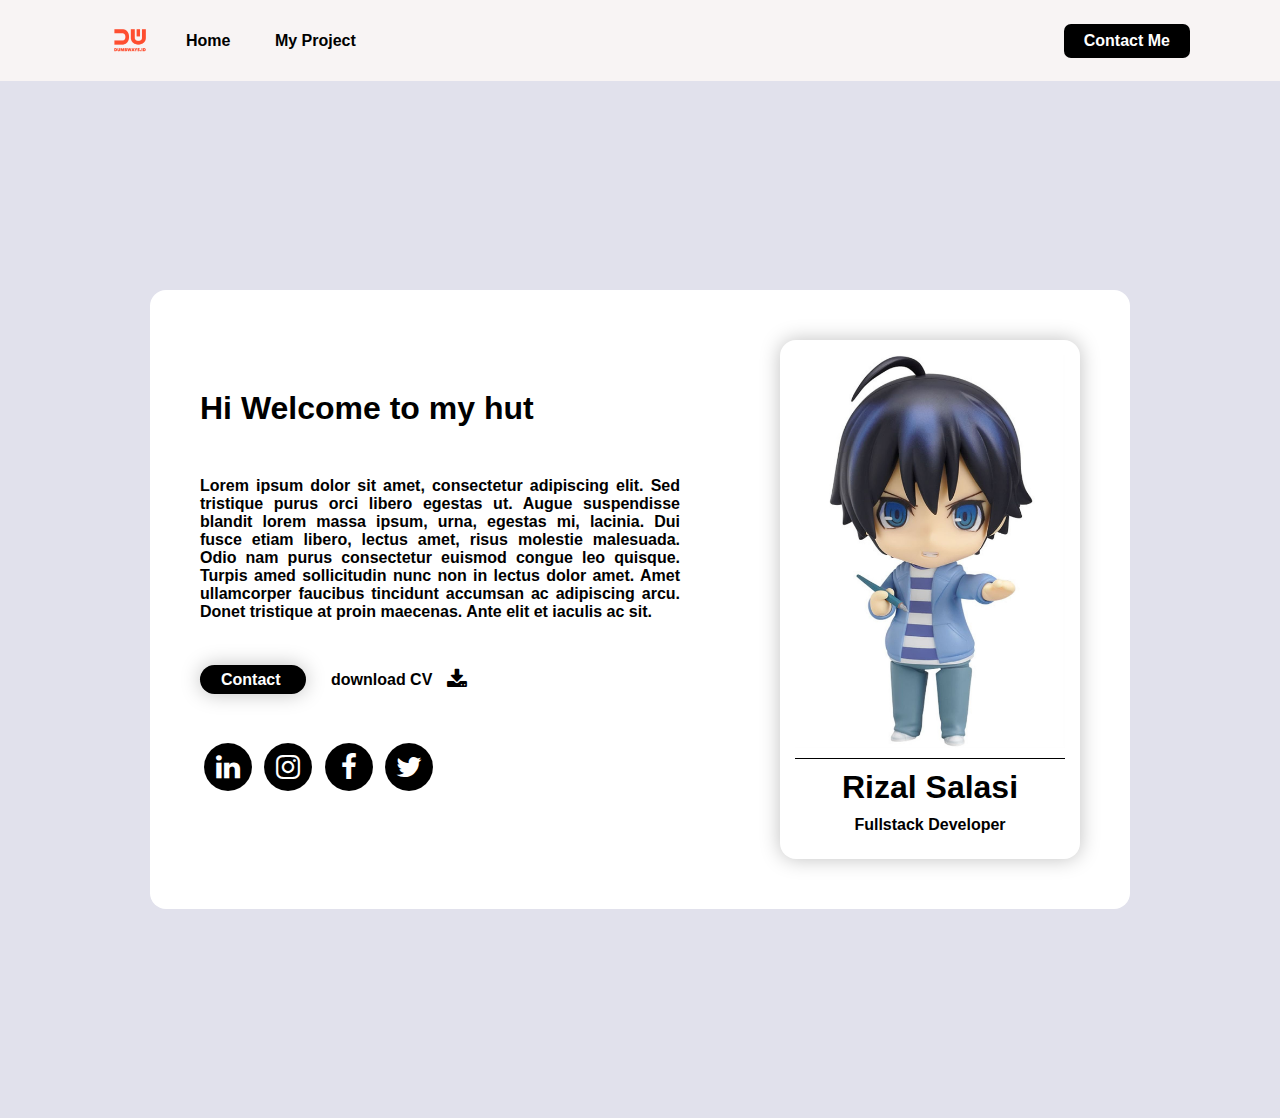
==== index.html @ de4b6bf4 "Form Submission" ====
<html>
    <head>
        <title>Day 1 - Creating Card</title>
        <link rel="stylesheet" href="https://cdnjs.cloudflare.com/ajax/libs/font-awesome/4.7.0/css/font-awesome.min.css">
        <link rel="stylesheet" href="assets/css/style.css">
    </head>
    <body style="font-weight: bold;">
        <nav>
            <div class="item-left">
                    <a href="index.html" class="imgLogo">
                        <img src="assets/images/logoBrand.png" alt="logoBrand"/>
                    </a>
                <ul>
                    <li>
                        <a href="index.html">Home</a>
                    </li>
                    <li>
                        <a href="#">My Project</a>
                    </li>
                </ul>
            </div>
            <div class="item-right">
                <a href="contact-form.html">Contact Me</a>
            </div>
        </nav>
        <!-- Card Profile -->
        <div class="personal">
            <div class="card">
                <div class="left">
                    <div>
                        <h1 style="text-align: left;">Hi Welcome to my hut </h1>
                        <p>Lorem ipsum dolor sit amet, consectetur adipiscing elit. Sed tristique purus orci libero egestas ut.
                            Augue suspendisse blandit lorem massa ipsum, urna, egestas mi, lacinia. Dui fusce etiam libero,
                            lectus amet, risus molestie malesuada. Odio nam purus consectetur euismod congue leo quisque.
                            Turpis amed sollicitudin nunc non in lectus dolor amet. Amet ullamcorper faucibus tincidunt accumsan
                            ac adipiscing arcu. Donet tristique at proin maecenas. Ante elit et iaculis ac sit.
                        </p>
                    </div>
                    <div class="my-link">
                        <span>
                            <span class="contact">
                                Contact
                            </span>
                            <span class="my-cv">download CV
                                <a href="#">
                                    <i style="color: black; margin-left: 10px;" class="fa fa-download fa-lg"></i>
                                </a>
                            </span>
                        </span>
                    </div>
                    <div>
                        <span class="sosmed-list">
                            <a href="https://www.linkedin.com/in/rizal-salasi-9a8459118/" 
                                class="fa-stack fa-lg fa-fw">
                                <i class="fa fa-circle fa-stack-2x"></i>
                                <i class="fa fa-linkedin fa-stack-1x fa-inverse"></i>
                            </a>
                            <a href="https://www.instagram.com/rizalsalasi/" 
                                class="fa-stack fa-lg fa-fw">
                                <i class="fa fa-circle fa-stack-2x"></i>
                                <i class="fa fa-instagram fa-stack-1x fa-inverse"></i>
                            </a>
                            <a href="https://www.facebook.com/buat.choppa/" 
                                class="fa-stack fa-lg fa-fw">
                                <i class="fa fa-circle fa-stack-2x"></i>
                                <i class="fa fa-facebook fa-stack-1x fa-inverse"></i>
                            </a>
                            <a href="https://twitter.com/SalasiRizal" 
                                class="fa-stack fa-lg fa-fw">
                                <i class="fa fa-circle fa-stack-2x"></i>
                                <i class="fa fa-twitter fa-stack-1x fa-inverse"></i>
                            </a>
                        </span>
                    </div>
                </div>                
                <div class="right">
                    <div class="profile-card">
                        <div class="image">
                            <img src="assets/images/image.jpg" alt="my profile"/>
                        </div>
                        <div class="header">
                            <h1>Rizal Salasi</h1>
                        </div>
                        <div class="content">
                            <p>Fullstack Developer</p>
                        </div>
                    </div>
                </div>
            </div>
        </div>
    </body>
</html>
---- assets/css/style.css ----
* {
    margin: 0;
    padding: 0;
    font-family: 'Poppins', sans-serif;
    box-sizing: border-box;
}

nav {
    display: flex;
    height: 9vh;
    background-color: #f8f4f4;
}

nav div {
    display: flex;
    align-items: center;
    flex: 50%;

}

img {
    width: 100%;
}

.imgLogo {
    width: 32px;
    margin-left: 24px;
}

nav ul {
    list-style: none;
}

nav ul li {
    display: inline;
    margin-left: 40px;
    font-weight: bold;
}

nav ul li a {
    text-decoration: none;
    color: black;
}

.item-left {
    padding-left: 90px;
}

.item-right {
    display: flex;
    justify-content: flex-end;
    padding-right: 90px;
}

.item-right a {
    text-decoration: none;
    padding: 8px 20px;
    background-color: black;
    color: white;
    border-radius: 7px;
    border: none;
}


/* contact-form */

body {
    background-color: #e1e1ec;
}

h1 {
    text-align: center;
    margin: 50px auto;
}

.form-contract {
    width: 400px;
    display: flex;
    justify-content: center;
    align-items: center;
    padding-bottom: 50px;
    text-align: left;
    
}

input, select, textarea {
    width: 100%;
    padding: 8px;
    background-color: white;
    border: 1px solid #dbdbdb;
    border-radius: 5px;
    margin-top: 5px;
    margin-bottom: 20px;
}

label {
    font-weight: bold;
    font-size: 20px;
}

textarea {
    resize:  none;
    height: 100px;
}


button {  
    background-color: black;
    border: none;
    color: white;
    padding: 8px 30px;
    border-radius: 20px;
    cursor: pointer;
    font-weight: bold;
}

.submitBtn {
    display: flex;
    justify-content: flex-end;
}

/* Profile Card */

.personal {
    height: 93vh;
    display: flex;
    justify-content: center;
    align-items: center;
    margin: 100px;
}

.card {
    display: flex;
    border-radius: 16px;
    background-color: white;
    margin: 100px 50px;
}

.left {
    flex: 60%;
    padding: 50px;
}

.left div p {
    text-align: justify;
}

.right {
    flex: 40%;
    display: flex;
    justify-content: flex-end;
    padding: 50px;
}

.my-link {
    margin: 50px 0;
}
.contact {
    background-color: black;
        width: 100px;
        height: fit-content;
        border-radius: 22px;
        padding: 5px 20px;
        border: 1px solid #00000033;
        box-shadow: 0px 0px 20px #00000040;
        text-align: center;
        color: white;
        
}

.my-cv {
    margin-left: 25px;
}

.sosmed-list a {
    font-size: 28px; background-color: transparent; color: black;
}

.profile-card {
    border: none;
    width: 300px;
    border-radius: 16px;
    padding: 15px 15px 25px 15px;
    box-shadow: 0px 0px 20px #00000040;
    text-align: center;
}

image {
    width: 20%;
}

.header h1  {
    text-align: center;
    border-top: 1px solid black ;
    margin: 10px 0;
    padding-top: 10px;
}
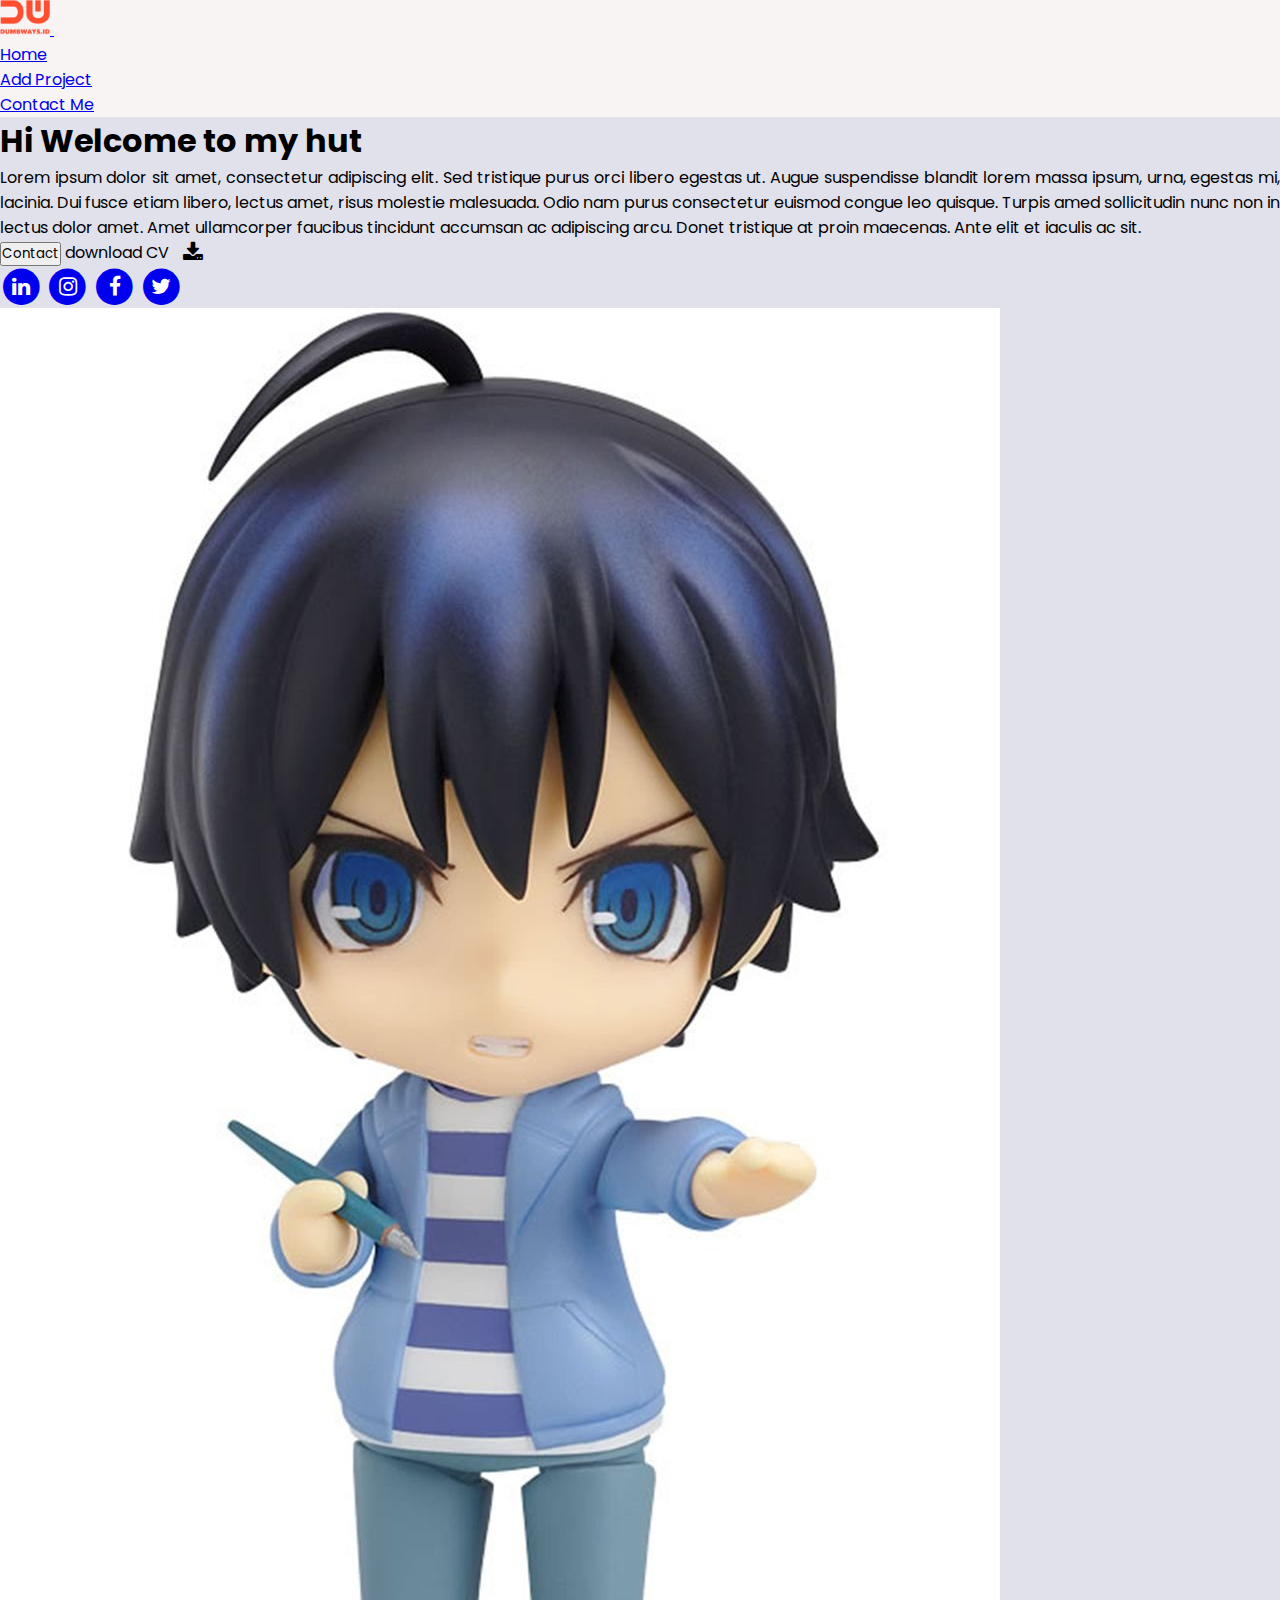
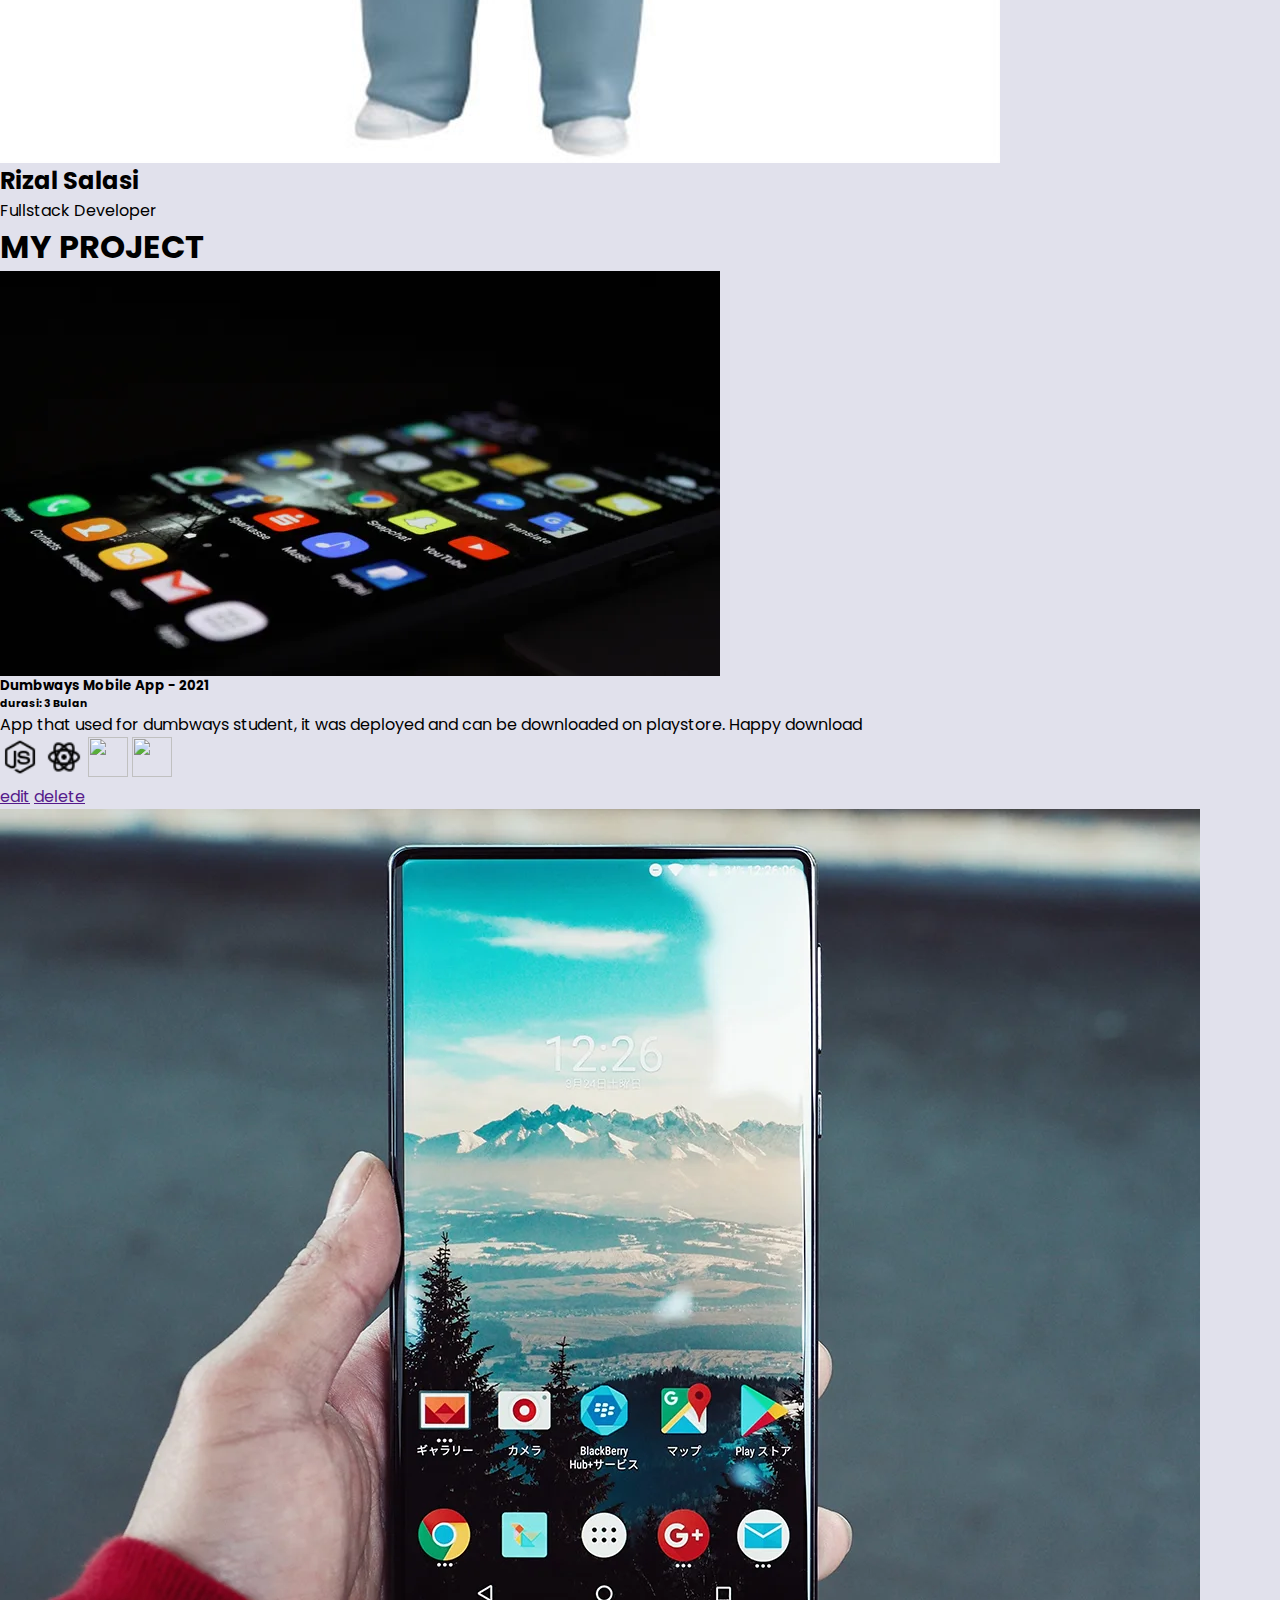
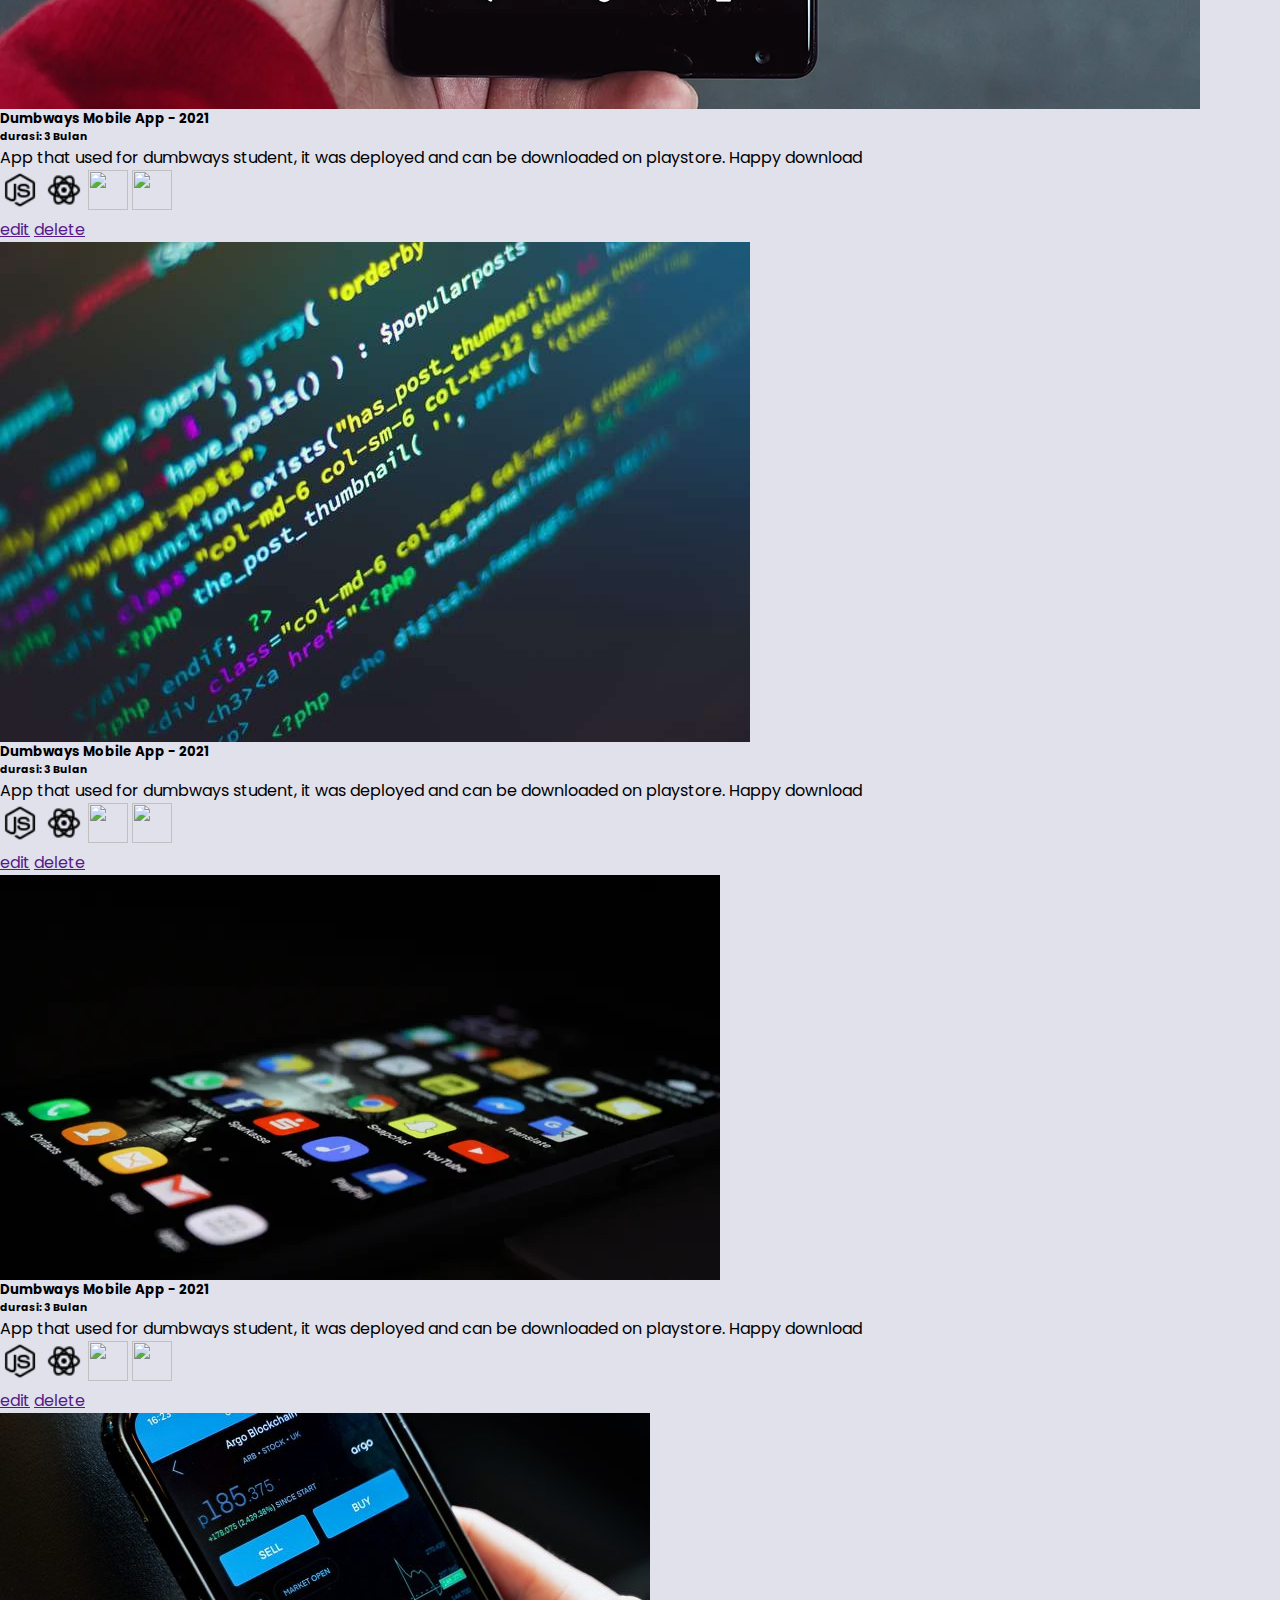
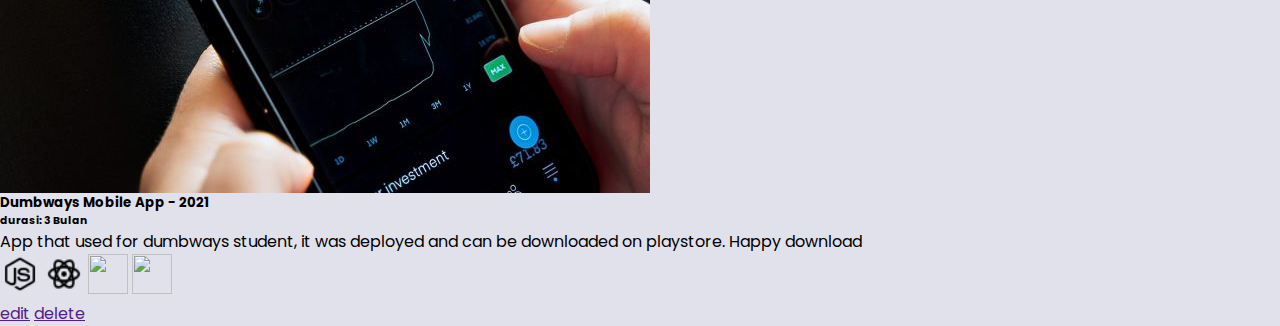
==== commit b8d4ed53: "day-6-golang-and-form-blog" ====
--- a/index.html
+++ b/index.html
@@ -1,92 +1,217 @@
 <html>
     <head>
-        <title>Day 1 - Creating Card</title>
+        <link href="https://cdn.jsdelivr.net/npm/bootstrap@5.3.0-alpha1/dist/css/bootstrap.min.css" rel="stylesheet" integrity="sha384-GLhlTQ8iRABdZLl6O3oVMWSktQOp6b7In1Zl3/Jr59b6EGGoI1aFkw7cmDA6j6gD" crossorigin="anonymous">
         <link rel="stylesheet" href="https://cdnjs.cloudflare.com/ajax/libs/font-awesome/4.7.0/css/font-awesome.min.css">
         <link rel="stylesheet" href="assets/css/style.css">
+        <title>Home - My Profile</title>
+        <meta name="viewport" content="width=device-width, initial-scale=1.0">
     </head>
-    <body style="font-weight: bold;">
-        <nav>
-            <div class="item-left">
-                    <a href="index.html" class="imgLogo">
-                        <img src="assets/images/logoBrand.png" alt="logoBrand"/>
-                    </a>
-                <ul>
-                    <li>
-                        <a href="index.html">Home</a>
-                    </li>
-                    <li>
-                        <a href="#">My Project</a>
-                    </li>
-                </ul>
-            </div>
-            <div class="item-right">
-                <a href="contact-form.html">Contact Me</a>
+    <body>
+        <!-- navbar -->
+        <nav class="navbar navbar-expand-lg">
+            <div class="container-fluid">
+                <a class="navbar-brand ps-5" href="index.html">
+                    <img src="assets/images/logoBrand.png" alt="logoBrand" width="50"/>
+                </a>
+                <button class="navbar-toggler" type="button" data-bs-toggle="collapse" data-bs-target="#navbarContents" aria-controls="navbarContents" aria-expanded="false" aria-label="Toggle navigation">
+                    <span class="navbar-toggler-icon"></span>
+                </button>
+                <div class="collapse navbar-collapse ps-4" id="navbarContents">
+                    <ul class="navbar-nav me-auto mb-2 mb-lg-0">
+                        <li class="nav-item px-3">
+                            <a class="nav-link active" aria-current="page" href="index.html">Home</a>
+                        </li>
+                        <li class="nav-item">
+                            <a class="nav-link" href="blog.html">Add Project</a>
+                        </li>
+                    </ul>
+                    <div class="nav-btn pe-5">
+                        <a class="btn btn-dark" href="contact-form.html" role="button">Contact Me</a>
+                    </div>
+                </div>
             </div>
         </nav>
         <!-- Card Profile -->
-        <div class="personal">
-            <div class="card">
-                <div class="left">
-                    <div>
-                        <h1 style="text-align: left;">Hi Welcome to my hut </h1>
-                        <p>Lorem ipsum dolor sit amet, consectetur adipiscing elit. Sed tristique purus orci libero egestas ut.
+        <div class="card mx-5 my-5 shadow-lg">
+            <div class="d-flex my-5 justify-content-between">
+                <div class=" w-50 ms-5 ps-3 pt-5 my-5 d-inline">
+                    <div class="mb-5">
+                        <h1 class="text-start pb-2 fw-bold">Hi Welcome to my hut </h1>
+                        <p style="text-align: justify;">Lorem ipsum dolor sit amet, consectetur adipiscing elit. Sed tristique purus orci libero egestas ut.
                             Augue suspendisse blandit lorem massa ipsum, urna, egestas mi, lacinia. Dui fusce etiam libero,
                             lectus amet, risus molestie malesuada. Odio nam purus consectetur euismod congue leo quisque.
                             Turpis amed sollicitudin nunc non in lectus dolor amet. Amet ullamcorper faucibus tincidunt accumsan
                             ac adipiscing arcu. Donet tristique at proin maecenas. Ante elit et iaculis ac sit.
                         </p>
                     </div>
-                    <div class="my-link">
-                        <span>
-                            <span class="contact">
-                                Contact
-                            </span>
-                            <span class="my-cv">download CV
-                                <a href="#">
-                                    <i style="color: black; margin-left: 10px;" class="fa fa-download fa-lg"></i>
-                                </a>
-                            </span>
+                    <div class="pt-2 pb-4">
+                        <button class="btn btn-dark btn-lg rounded-pill px-4 py-1">Contact</button>
+                        <span class="ms-4 fs-4">download CV
+                            <a href="#" class="card-link">
+                                <i style="color: black; margin-left: 10px;" class="fa fa-download fa-lg"></i>
+                            </a>
                         </span>
                     </div>
-                    <div>
-                        <span class="sosmed-list">
+                    <div class="d-flex mt-5">
+                        <span class="fs-4">
                             <a href="https://www.linkedin.com/in/rizal-salasi-9a8459118/" 
-                                class="fa-stack fa-lg fa-fw">
+                                class="link-dark fa-stack fa-lg fa-fw me-3">
                                 <i class="fa fa-circle fa-stack-2x"></i>
                                 <i class="fa fa-linkedin fa-stack-1x fa-inverse"></i>
                             </a>
                             <a href="https://www.instagram.com/rizalsalasi/" 
-                                class="fa-stack fa-lg fa-fw">
+                                class="link-dark fa-stack fa-lg fa-fw me-3">
                                 <i class="fa fa-circle fa-stack-2x"></i>
                                 <i class="fa fa-instagram fa-stack-1x fa-inverse"></i>
                             </a>
                             <a href="https://www.facebook.com/buat.choppa/" 
-                                class="fa-stack fa-lg fa-fw">
+                                class="link-dark fa-stack fa-lg fa-fw me-3">
                                 <i class="fa fa-circle fa-stack-2x"></i>
                                 <i class="fa fa-facebook fa-stack-1x fa-inverse"></i>
                             </a>
                             <a href="https://twitter.com/SalasiRizal" 
-                                class="fa-stack fa-lg fa-fw">
+                                class="link-dark fa-stack fa-lg fa-fw me-3">
                                 <i class="fa fa-circle fa-stack-2x"></i>
                                 <i class="fa fa-twitter fa-stack-1x fa-inverse"></i>
                             </a>
                         </span>
                     </div>
                 </div>                
-                <div class="right">
-                    <div class="profile-card">
-                        <div class="image">
-                            <img src="assets/images/image.jpg" alt="my profile"/>
-                        </div>
-                        <div class="header">
-                            <h1>Rizal Salasi</h1>
-                        </div>
-                        <div class="content">
-                            <p>Fullstack Developer</p>
+                <div class="me-5 pe-5 py-3">
+                    <div class="card shadow-lg text-center" style="width: 23rem">
+                        <img src="assets/images/image.jpg" class="card-img-top p-5" alt="my profile"/>
+                        <div class="card-body">
+                            <h2 class="card-title border-top border-1 border-dark pt-2 fw-bold">Rizal Salasi</h2>
+                            <p class="card-text">Fullstack Developer</p>
                         </div>
                     </div>
                 </div>
             </div>
         </div>
+        <!-- Project list -->
+        <section class="pt-5">
+            <div class="container-fluid bg-white pt-4 pb-5">
+                <h1 class="fw-bold text-center pb-5 my-5">MY PROJECT</h1>
+                <div class="row row-cols-1 row-cols-3 g-4 mx-5 pb-5" id="project-list">
+                    <!-- project-1 -->
+                    <div class="col">
+                        <div class="card h-100 border-0 shadow-lg rounded-3">
+                            <a href="blog-details.html" style="height: 300px;">
+                                <img src="assets/images/mobileapp1.jpg" class="card-img-top p-3 rounded-5 h-100" alt="...">
+                            </a>
+                            <div class="card-body">
+                                <h5 class="card-title">Dumbways Mobile App - 2021</h5>
+                                <h6 class="card-subtitle text-muted">durasi: 3 Bulan</h6>
+                                <p class="card-text my-5">App that used for dumbways student, it was deployed and can be downloaded on playstore. Happy download</p>
+                                <div class="technology-icon mb-5">
+                                    <img src="assets/images/nodejs.png" alt="" width="40px">
+                                    <img src="assets/images/reactjs.png" alt="" width="40px">
+                                    <img src="assets/images/typescr.png" alt="" width="40px">
+                                    <img src="assets/images/nextjs.png" alt="" width="40px">
+                                </div>
+                                <div class="d-flex justify-content-between gap-3">
+                                    <a href="" class="btn btn-dark rounded" style="width: 50%;">edit</a>
+                                    <a href=""  class="btn btn-dark rounded" style="width: 50%;">delete</a>
+                                </div>
+                            </div>
+                        </div>
+                    </div>
+                    <!-- project-2 -->
+                    <div class="col">
+                        <div class="card h-100 border-0 shadow-lg rounded-3">
+                            <a href="" class="h-100">
+                                <img src="assets/images/mobileapps2.jpeg" class="card-img-top p-3 rounded-5" alt="...">
+                            </a>
+                            <div class="card-body">
+                                <h5 class="card-title">Dumbways Mobile App - 2021</h5>
+                                <h6 class="card-subtitle text-muted">durasi: 3 Bulan</h6>
+                                <p class="card-text my-5">App that used for dumbways student, it was deployed and can be downloaded on playstore. Happy download</p>
+                                <div class="technology-icon mb-5">
+                                    <img src="assets/images/nodejs.png" alt="" width="40px">
+                                    <img src="assets/images/reactjs.png" alt="" width="40px">
+                                    <img src="assets/images/typescr.png" alt="" width="40px">
+                                    <img src="assets/images/nextjs.png" alt="" width="40px">
+                                </div>
+                                <div class="d-flex justify-content-between gap-3">
+                                    <a href="" class="btn btn-dark rounded" style="width: 50%;">edit</a>
+                                    <a href=""  class="btn btn-dark rounded" style="width: 50%;">delete</a>
+                                </div>
+                            </div>
+                        </div>
+                    </div>
+                    <!-- project-3 -->
+                    <div class="col">
+                        <div class="card h-100 border-0 shadow-lg rounded-3">
+                            <a href="" class="h-100">
+                                <img src="assets/images/mobileapps3.jpeg" class="card-img-top p-3 rounded-5 h-100" alt="...">
+                            </a>
+                            <div class="card-body">
+                                <h5 class="card-title">Dumbways Mobile App - 2021</h5>
+                                <h6 class="card-subtitle text-muted">durasi: 3 Bulan</h6>
+                                <p class="card-text my-5">App that used for dumbways student, it was deployed and can be downloaded on playstore. Happy download</p>
+                                <div class="technology-icon mb-5">
+                                    <img src="assets/images/nodejs.png" alt="" width="40px">
+                                    <img src="assets/images/reactjs.png" alt="" width="40px">
+                                    <img src="assets/images/typescr.png" alt="" width="40px">
+                                    <img src="assets/images/nextjs.png" alt="" width="40px">
+                                </div>
+                                <div class="d-flex justify-content-between gap-3">
+                                    <a href="" class="btn btn-dark rounded" style="width: 50%;">edit</a>
+                                    <a href=""  class="btn btn-dark rounded" style="width: 50%;">delete</a>
+                                </div>
+                            </div>
+                        </div>
+                    </div>
+                    <!-- project-4 -->
+                    <div class="col">
+                        <div class="card h-100 border-0 shadow-lg rounded-3">
+                            <a href="" style="height: 300px;">
+                                <img src="assets/images/mobileapp1.jpg" class="card-img-top p-3 rounded-5 h-100" alt="...">
+                            </a>
+                            <div class="card-body">
+                                <h5 class="card-title">Dumbways Mobile App - 2021</h5>
+                                <h6 class="card-subtitle text-muted">durasi: 3 Bulan</h6>
+                                <p class="card-text my-5">App that used for dumbways student, it was deployed and can be downloaded on playstore. Happy download</p>
+                                <div class="technology-icon mb-5">
+                                    <img src="assets/images/nodejs.png" alt="" width="40px">
+                                    <img src="assets/images/reactjs.png" alt="" width="40px">
+                                    <img src="assets/images/typescr.png" alt="" width="40px">
+                                    <img src="assets/images/nextjs.png" alt="" width="40px">
+                                </div>
+                                <div class="d-flex justify-content-between gap-3">
+                                    <a href="" class="btn btn-dark rounded" style="width: 50%;">edit</a>
+                                    <a href=""  class="btn btn-dark rounded" style="width: 50%;">delete</a>
+                                </div>
+                            </div>
+                        </div>
+                    </div>
+                    <!-- project-5 -->
+                    <div class="col">
+                        <div class="card h-100 border-0 shadow-lg rounded-3">
+                            <a href="" class="h-100">
+                                <img src="assets/images/apps.jpg" class="card-img-top p-3 rounded-5 h-100" alt="...">
+                            </a>
+                            <div class="card-body">
+                                <h5 class="card-title">Dumbways Mobile App - 2021</h5>
+                                <h6 class="card-subtitle text-muted">durasi: 3 Bulan</h6>
+                                <p class="card-text my-5">App that used for dumbways student, it was deployed and can be downloaded on playstore. Happy download</p>
+                                <div class="technology-icon mb-5">
+                                    <img src="assets/images/nodejs.png" alt="" width="40px">
+                                    <img src="assets/images/reactjs.png" alt="" width="40px">
+                                    <img src="assets/images/typescr.png" alt="" width="40px">
+                                    <img src="assets/images/nextjs.png" alt="" width="40px">
+                                </div>
+                                <div class="d-flex justify-content-between gap-3">
+                                    <a href="" class="btn btn-dark rounded" style="width: 50%;">edit</a>
+                                    <a href=""  class="btn btn-dark rounded" style="width: 50%;">delete</a>
+                                </div>
+                            </div>
+                        </div>
+                    </div>
+                </div>
+            </div>
+        </section>
     </body>
+    <script src="https://cdn.jsdelivr.net/npm/bootstrap@5.3.0-alpha1/dist/js/bootstrap.bundle.min.js" integrity="sha384-w76AqPfDkMBDXo30jS1Sgez6pr3x5MlQ1ZAGC+nuZB+EYdgRZgiwxhTBTkF7CXvN" crossorigin="anonymous"></script>
+    <script src="assets/js/blog.js"></script>
 </html>    
--- a/assets/css/style.css
+++ b/assets/css/style.css
@@ -1,197 +1,17 @@
+@import url('https://fonts.googleapis.com/css2?family=Poppins:wght@500&display=swap');
+
 * {
     margin: 0;
     padding: 0;
     font-family: 'Poppins', sans-serif;
-    box-sizing: border-box;
 }
-
-nav {
-    display: flex;
-    height: 9vh;
-    background-color: #f8f4f4;
-}
-
-nav div {
-    display: flex;
-    align-items: center;
-    flex: 50%;
-
-}
-
-img {
-    width: 100%;
-}
-
-.imgLogo {
-    width: 32px;
-    margin-left: 24px;
-}
-
-nav ul {
-    list-style: none;
-}
-
-nav ul li {
-    display: inline;
-    margin-left: 40px;
-    font-weight: bold;
-}
-
-nav ul li a {
-    text-decoration: none;
-    color: black;
-}
-
-.item-left {
-    padding-left: 90px;
-}
-
-.item-right {
-    display: flex;
-    justify-content: flex-end;
-    padding-right: 90px;
-}
-
-.item-right a {
-    text-decoration: none;
-    padding: 8px 20px;
-    background-color: black;
-    color: white;
-    border-radius: 7px;
-    border: none;
-}
-
-
-/* contact-form */
 
 body {
     background-color: #e1e1ec;
 }
 
-h1 {
-    text-align: center;
-    margin: 50px auto;
+/* navbar */
+
+nav {
+    background-color: #f8f4f4 !important;
 }
-
-.form-contract {
-    width: 400px;
-    display: flex;
-    justify-content: center;
-    align-items: center;
-    padding-bottom: 50px;
-    text-align: left;
-    
-}
-
-input, select, textarea {
-    width: 100%;
-    padding: 8px;
-    background-color: white;
-    border: 1px solid #dbdbdb;
-    border-radius: 5px;
-    margin-top: 5px;
-    margin-bottom: 20px;
-}
-
-label {
-    font-weight: bold;
-    font-size: 20px;
-}
-
-textarea {
-    resize:  none;
-    height: 100px;
-}
-
-
-button {  
-    background-color: black;
-    border: none;
-    color: white;
-    padding: 8px 30px;
-    border-radius: 20px;
-    cursor: pointer;
-    font-weight: bold;
-}
-
-.submitBtn {
-    display: flex;
-    justify-content: flex-end;
-}
-
-/* Profile Card */
-
-.personal {
-    height: 93vh;
-    display: flex;
-    justify-content: center;
-    align-items: center;
-    margin: 100px;
-}
-
-.card {
-    display: flex;
-    border-radius: 16px;
-    background-color: white;
-    margin: 100px 50px;
-}
-
-.left {
-    flex: 60%;
-    padding: 50px;
-}
-
-.left div p {
-    text-align: justify;
-}
-
-.right {
-    flex: 40%;
-    display: flex;
-    justify-content: flex-end;
-    padding: 50px;
-}
-
-.my-link {
-    margin: 50px 0;
-}
-.contact {
-    background-color: black;
-        width: 100px;
-        height: fit-content;
-        border-radius: 22px;
-        padding: 5px 20px;
-        border: 1px solid #00000033;
-        box-shadow: 0px 0px 20px #00000040;
-        text-align: center;
-        color: white;
-        
-}
-
-.my-cv {
-    margin-left: 25px;
-}
-
-.sosmed-list a {
-    font-size: 28px; background-color: transparent; color: black;
-}
-
-.profile-card {
-    border: none;
-    width: 300px;
-    border-radius: 16px;
-    padding: 15px 15px 25px 15px;
-    box-shadow: 0px 0px 20px #00000040;
-    text-align: center;
-}
-
-image {
-    width: 20%;
-}
-
-.header h1  {
-    text-align: center;
-    border-top: 1px solid black ;
-    margin: 10px 0;
-    padding-top: 10px;
-}
